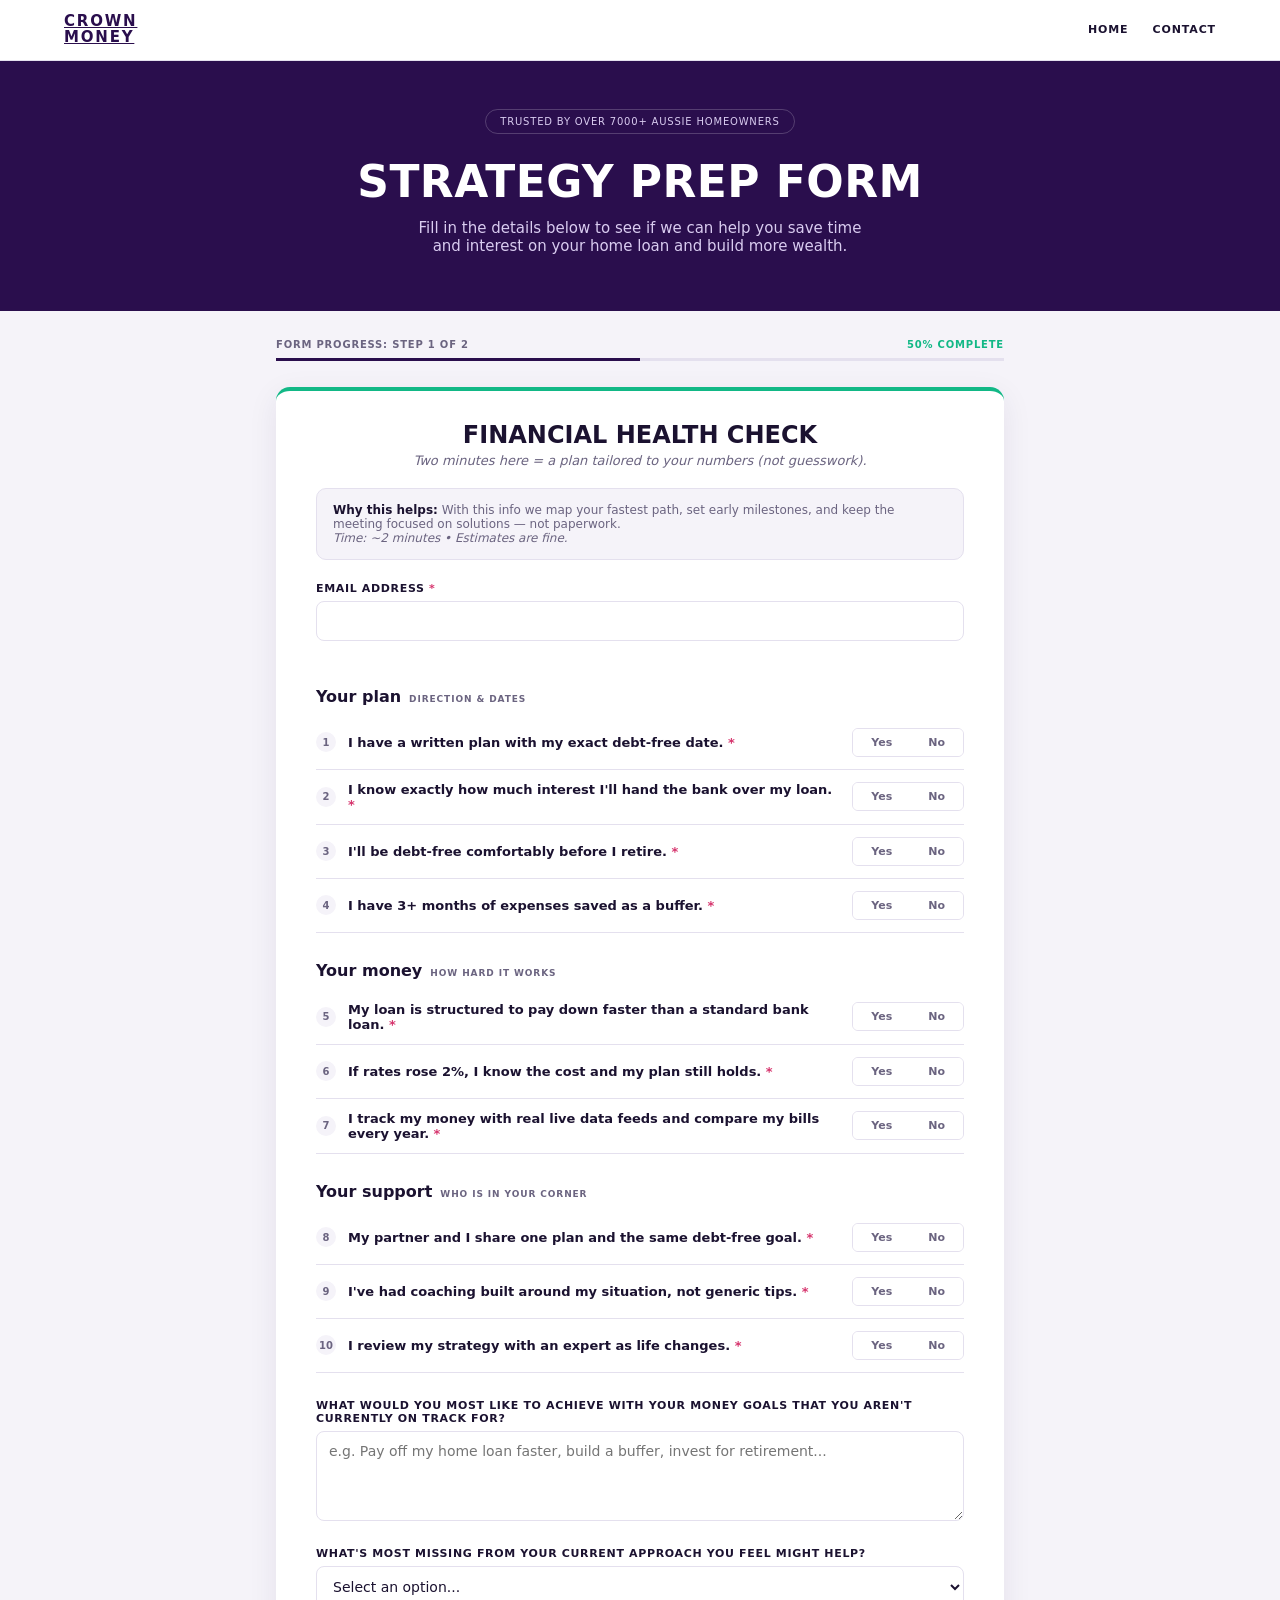
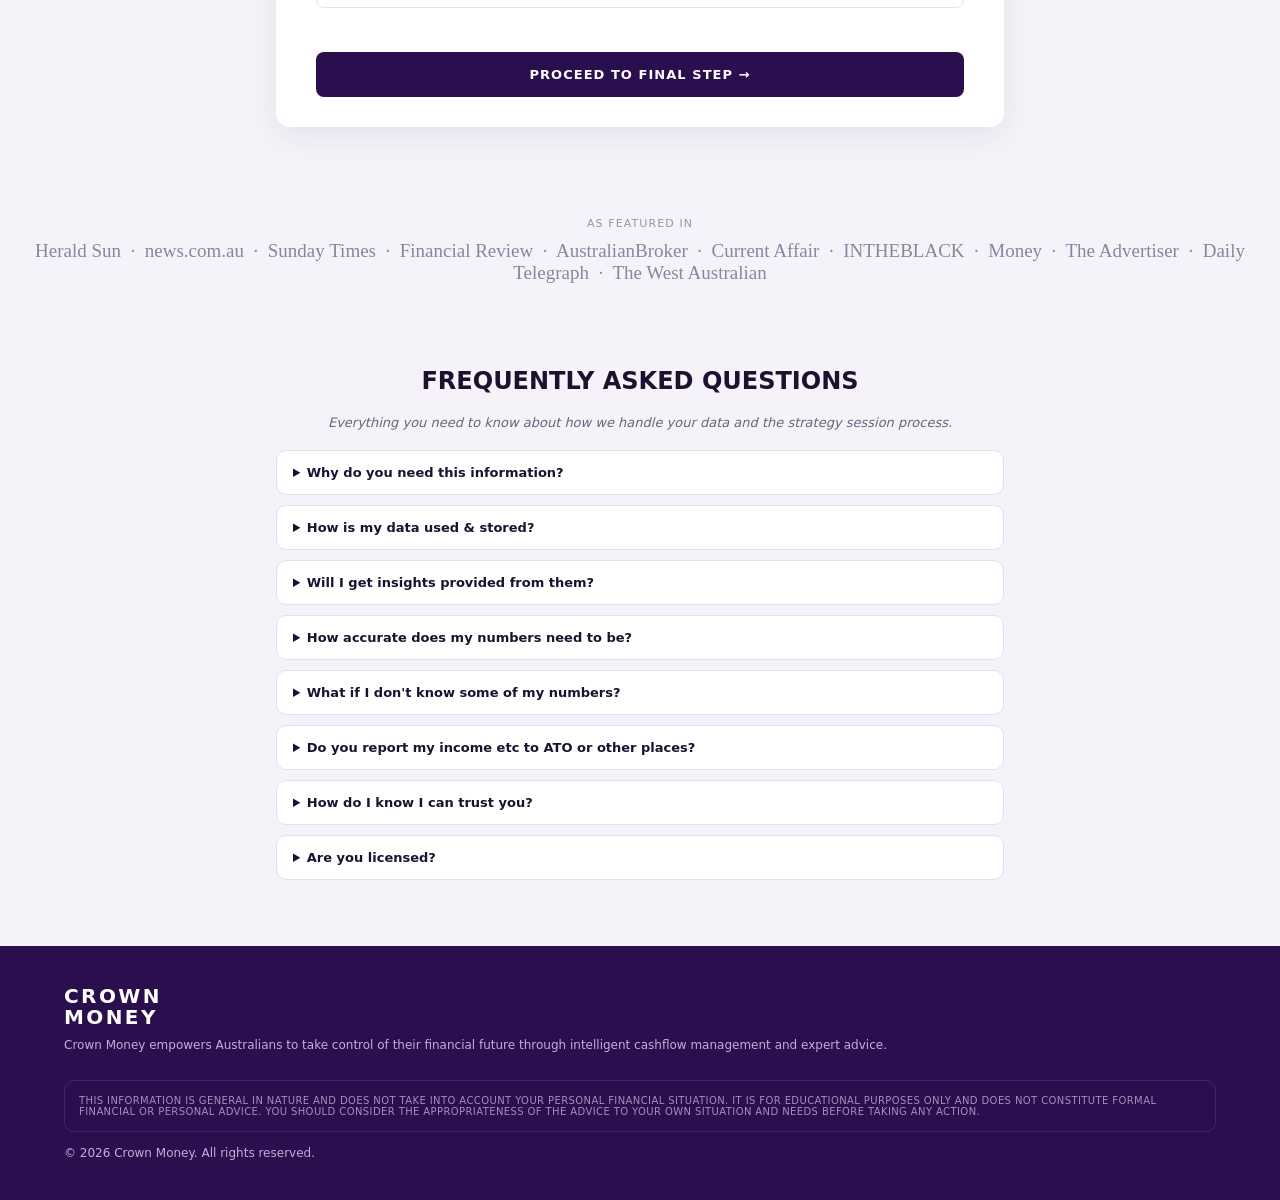
==== assessment.html @ 74090b57 "Add two-step Financial Health Check form (static site + Netlify Forms) Co-Authored-By: Claude Sonnet" ====
<!doctype html><html lang="en-AU"><head><meta charset="utf-8"><meta name="viewport" content="width=device-width,initial-scale=1">
<title>Complete Assessment | Crown Money</title><link rel="stylesheet" href="/assets/styles.css"></head><body>
<div id="top"></div>
<main>
 <div class="progress"><span>Form progress: Step 2 of 2</span><b>100% complete</b></div><div class="bar"><i style="width:100%"></i></div>
 <a class="back" href="/">← Back to questions</a>
 <form id="f2" novalidate>
  <p class="hp" aria-hidden="true"><label>Don't fill this out <input name="bot-field" tabindex="-1" autocomplete="off"></label></p>
  <div class="panel"><h3>Client profile</h3><div class="in cols">
   <div><label class="lbl">Email address</label><input id="email" type="email" required></div>
   <div><label class="lbl" for="p1">Person 1 name <span class="req">*</span></label><input id="p1" type="text" required autocomplete="given-name"></div>
   <div><label class="lbl" for="p2">Person 2 name (optional)</label><input id="p2" type="text" placeholder="e.g. Jane Smith"></div></div></div>

  <div class="panel"><h3>Net income (Person 1 required)</h3><div class="in">
   <div class="note"><strong>Important:</strong> enter your <strong>net income</strong> (the amount into your bank account after tax). Use the estimator below if you only know your gross salary.</div>
   <div class="panel" style="margin-bottom:16px"><div class="in"><div class="sec" style="margin-top:0">Advanced income estimator (gross → net, approx.)</div>
    <div class="cols" style="grid-template-columns:1fr 1fr auto;align-items:end"><div><label class="lbl" for="g-amt">Gross salary</label><input id="g-amt" type="number" min="0" step="any" inputmode="decimal"></div><div><label class="lbl" for="g-freq">Frequency</label><select id="g-freq"></select></div><button type="button" class="btn" style="margin:0;padding:11px 16px" id="g-calc">Calculate net</button></div>
    <div class="err" id="g-out" style="color:var(--muted)">Estimate only: uses 2026–27 resident rates + 2% Medicare, excludes offsets and HELP.</div></div></div>
   <div id="inc"></div></div></div>

  <div class="panel"><h3>Expenses</h3><div class="in"><div id="exp"></div>
   <div id="custom"></div><button type="button" class="link" id="add-exp">+ Add expense</button>
   <div class="total"><span>Estimated monthly expenses</span><span id="tot">$0</span></div></div></div>

  <div class="panel"><h3>Complete assessment</h3><div class="in">
   <div class="done"><strong>Your data is Safe &amp; Secure.</strong> Everything is encrypted and only used to prepare your strategy session. Estimates are fine.</div>
   <div class="err" id="e-form"></div>
   <button class="btn" type="submit" id="submit">Submit assessment</button></div></div>
 </form>
</main>
<div id="bottom"></div>
<script src="/assets/layout.js"></script>
<script src="/assets/assessment.js"></script>
</body></html>
---- assets/styles.css ----
:root{--purple:#2a0e4d;--purple-2:#3b1766;--ink:#1b1230;--muted:#6b6480;--line:#e4e0ee;--bg:#f5f3f9;--green:#12b886;--accent:#2a0e4d}
*{box-sizing:border-box}
body{margin:0;font-family:Inter,system-ui,-apple-system,Segoe UI,Roboto,sans-serif;color:var(--ink);background:var(--bg)}
a{color:inherit}
header.nav{background:#fff;display:flex;justify-content:space-between;align-items:center;padding:14px 5vw;border-bottom:1px solid var(--line)}
.logo{font-weight:800;letter-spacing:.12em;line-height:1.05;font-size:15px;color:var(--purple)}
.nav nav{display:flex;gap:24px;font-size:11px;font-weight:700;letter-spacing:.08em;text-transform:uppercase}
.nav nav a{text-decoration:none}
.hero{background:var(--purple);color:#fff;text-align:center;padding:48px 5vw 56px}
.badge{display:inline-block;font-size:10px;letter-spacing:.08em;text-transform:uppercase;border:1px solid #ffffff33;border-radius:99px;padding:6px 14px;margin-bottom:22px;color:#d9ccf0}
.hero h1{margin:0 0 12px;font-size:clamp(28px,5vw,44px);letter-spacing:.01em;text-transform:uppercase;font-weight:800}
.hero p{margin:0 auto;max-width:460px;color:#d9ccf0;font-size:15px}
main{max-width:760px;margin:0 auto;padding:28px 16px 56px}
.progress{display:flex;justify-content:space-between;font-size:10px;letter-spacing:.08em;text-transform:uppercase;font-weight:700;color:var(--muted)}
.progress b{color:var(--green)}
.bar{height:3px;background:var(--line);margin:8px 0 26px}.bar i{display:block;height:100%;background:var(--purple)}
.card{background:#fff;border-radius:14px;border-top:4px solid var(--green);box-shadow:0 8px 30px #2a0e4d14;padding:30px clamp(18px,5vw,40px)}
.card h2{text-align:center;text-transform:uppercase;margin:0 0 4px;font-size:24px;font-weight:800}
.sub{text-align:center;color:var(--muted);font-style:italic;font-size:13px;margin:0 0 20px}
.why{background:var(--bg);border:1px solid var(--line);border-radius:10px;padding:14px 16px;font-size:12px;color:var(--muted);margin-bottom:22px}
.why strong{color:var(--ink)}
label.lbl{display:block;font-size:11px;font-weight:700;letter-spacing:.06em;text-transform:uppercase;margin:0 0 6px}
.req{color:#d6336c}
input[type=text],input[type=email],input[type=number],select,textarea{width:100%;font:inherit;font-size:14px;padding:11px 12px;border:1px solid var(--line);border-radius:8px;background:#fff;color:var(--ink)}
input:focus,select:focus,textarea:focus{outline:2px solid var(--purple);outline-offset:1px}
textarea{min-height:90px;resize:vertical}
.field{margin-bottom:22px}
.group{margin:28px 0 10px;font-weight:800;font-size:16px}
.group small{font-size:9px;letter-spacing:.1em;text-transform:uppercase;color:var(--muted);font-weight:600;margin-left:8px}
.q{display:flex;align-items:center;gap:12px;border-bottom:1px solid var(--line);padding:12px 0}
.q .n{flex:none;width:20px;height:20px;border-radius:50%;background:var(--bg);font-size:10px;font-weight:700;display:grid;place-items:center;color:var(--muted)}
.q .t{flex:1;font-size:13px;font-weight:600}
.yn{display:flex;border:1px solid var(--line);border-radius:6px;overflow:hidden;flex:none}
.yn input{position:absolute;opacity:0;pointer-events:none}
.yn label{padding:7px 18px;font-size:11px;font-weight:700;cursor:pointer;color:var(--muted);background:#fff}
.yn input:checked+label{background:var(--purple);color:#fff}
.yn input:focus-visible+label{outline:2px solid var(--green)}
.btn{display:block;width:100%;border:0;border-radius:8px;background:var(--purple);color:#fff;font:inherit;font-weight:800;font-size:13px;letter-spacing:.08em;text-transform:uppercase;padding:15px;cursor:pointer;margin-top:10px}
.btn:hover{background:var(--purple-2)}.btn:disabled{opacity:.6;cursor:wait}
.err{color:#d6336c;font-size:12px;margin-top:6px;min-height:1em}
.hp{position:absolute;left:-9999px}
.panel{background:#fff;border:1px solid var(--line);border-radius:12px;margin-bottom:18px;overflow:hidden}
.panel>h3{margin:0;background:var(--purple);color:#fff;font-size:12px;letter-spacing:.1em;text-transform:uppercase;padding:13px 18px}
.panel .in{padding:18px}
.note{background:#f1ecfa;border-radius:8px;padding:10px 12px;font-size:12px;margin-bottom:14px}
.row{display:grid;grid-template-columns:1fr 110px 120px;gap:8px;align-items:center;margin-bottom:8px}
.row span.nm{font-size:13px;font-weight:600}
.row.head{font-size:10px;text-transform:uppercase;letter-spacing:.08em;color:var(--muted);font-weight:700}
.cols{display:grid;grid-template-columns:1fr 1fr 1fr;gap:12px}
.sec{font-size:10px;letter-spacing:.1em;text-transform:uppercase;font-weight:800;color:var(--muted);margin:18px 0 8px}
.link{background:none;border:0;color:var(--purple);font:inherit;font-size:12px;font-weight:700;cursor:pointer;padding:6px 0}
.back{background:none;border:0;font:inherit;font-size:11px;font-weight:700;letter-spacing:.06em;text-transform:uppercase;color:var(--muted);cursor:pointer;margin-bottom:14px;text-decoration:none;display:inline-block}
.total{display:flex;justify-content:space-between;background:var(--bg);border-radius:8px;padding:12px 14px;font-weight:800;font-size:13px;margin-top:12px}
.done{background:#e6f9f1;border:1px solid #b6ecd6;border-radius:10px;padding:14px;font-size:12px;margin-bottom:14px}
.logos{text-align:center;color:#9a93ad;padding:34px 16px;font-size:11px;letter-spacing:.1em;text-transform:uppercase}
.logos p{font-family:Georgia,serif;font-size:19px;letter-spacing:0;text-transform:none;margin:10px 0 0;color:#8b84a0}
.faq{max-width:760px;margin:0 auto;padding:30px 16px 56px}
.faq h2{text-align:center;text-transform:uppercase;font-weight:800}
details{background:#fff;border:1px solid var(--line);border-radius:10px;padding:14px 16px;margin-bottom:10px}
summary{font-weight:700;font-size:13px;cursor:pointer}
details p{font-size:13px;color:var(--muted);margin:10px 0 0}
footer{background:var(--purple);color:#bfb1d9;padding:40px 5vw;font-size:12px}
footer .logo{color:#fff;font-size:20px;margin-bottom:10px}
footer .disc{margin-top:28px;border:1px solid #ffffff22;border-radius:10px;padding:14px;font-size:10px;text-transform:uppercase;letter-spacing:.04em;opacity:.8}
@media(max-width:640px){.cols{grid-template-columns:1fr}.row{grid-template-columns:1fr 90px 105px}.q{flex-wrap:wrap}.q .t{flex-basis:calc(100% - 40px)}.yn{margin-left:32px}}
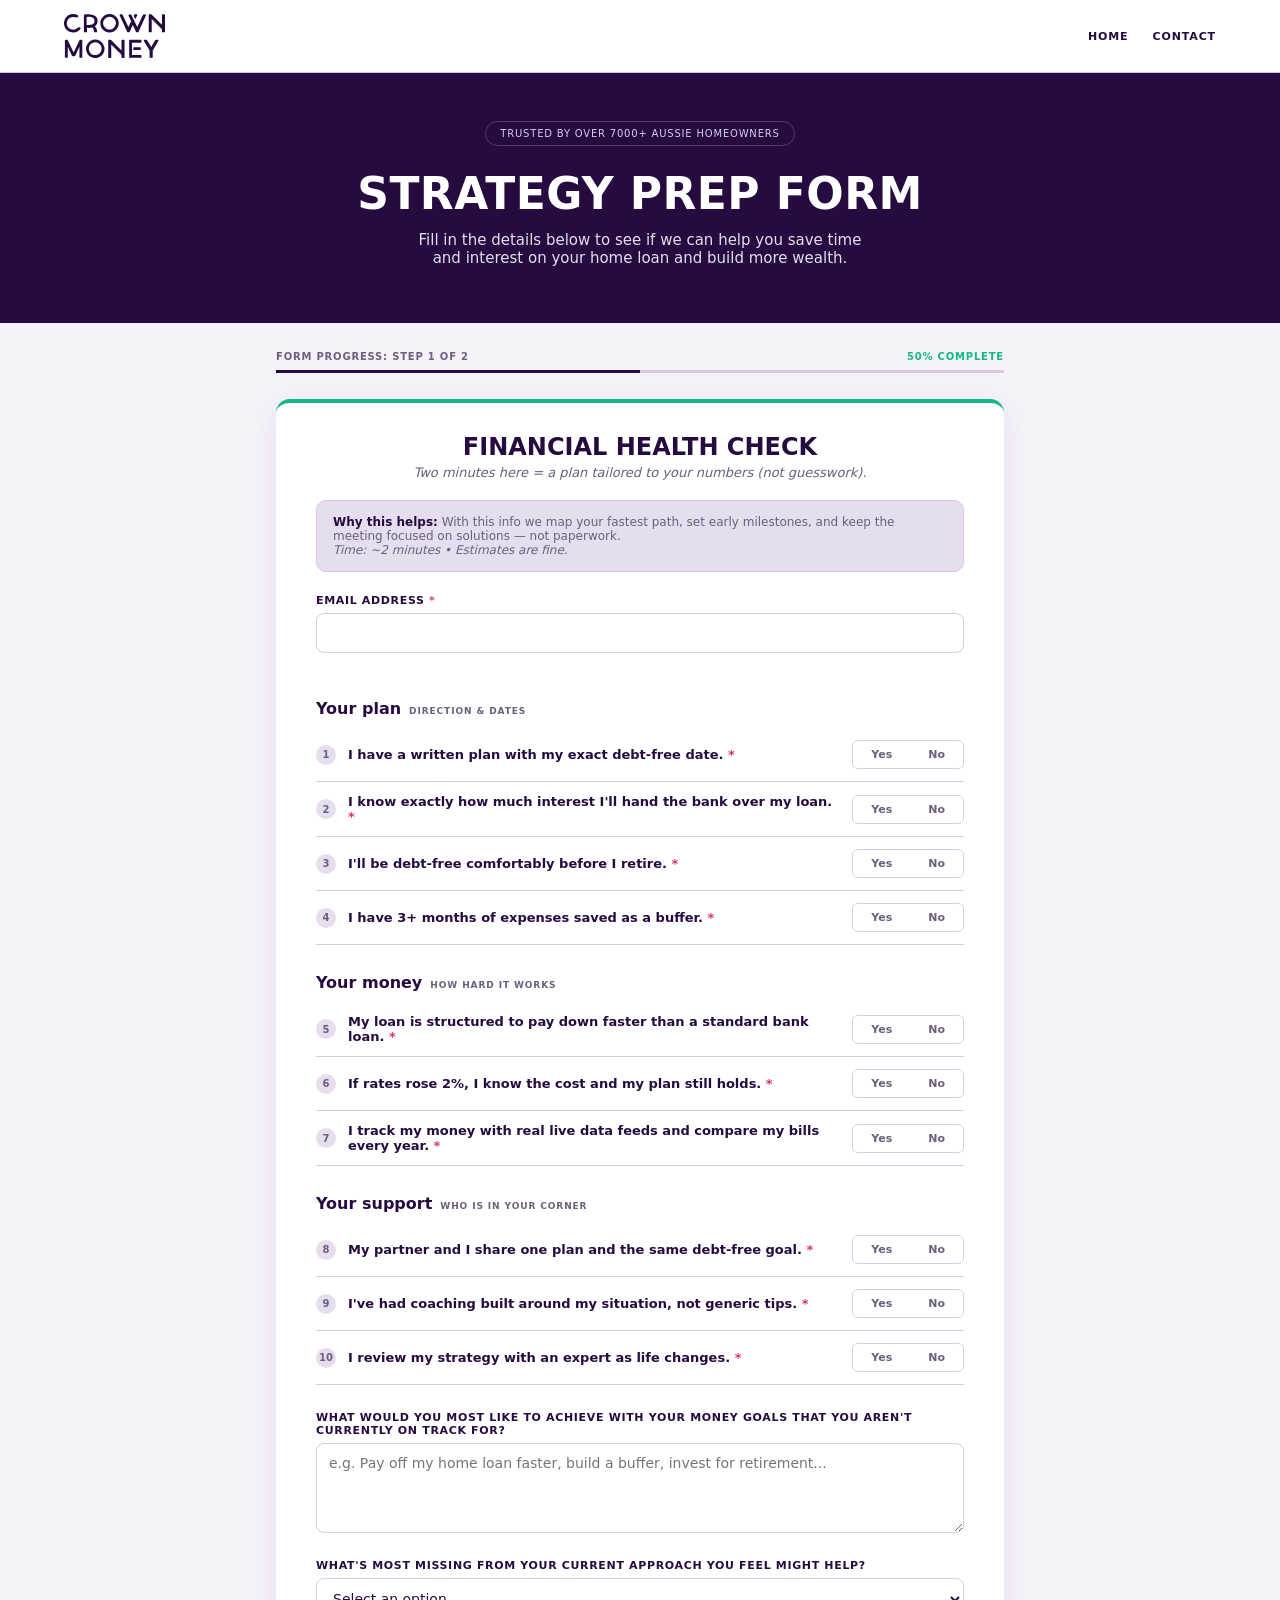
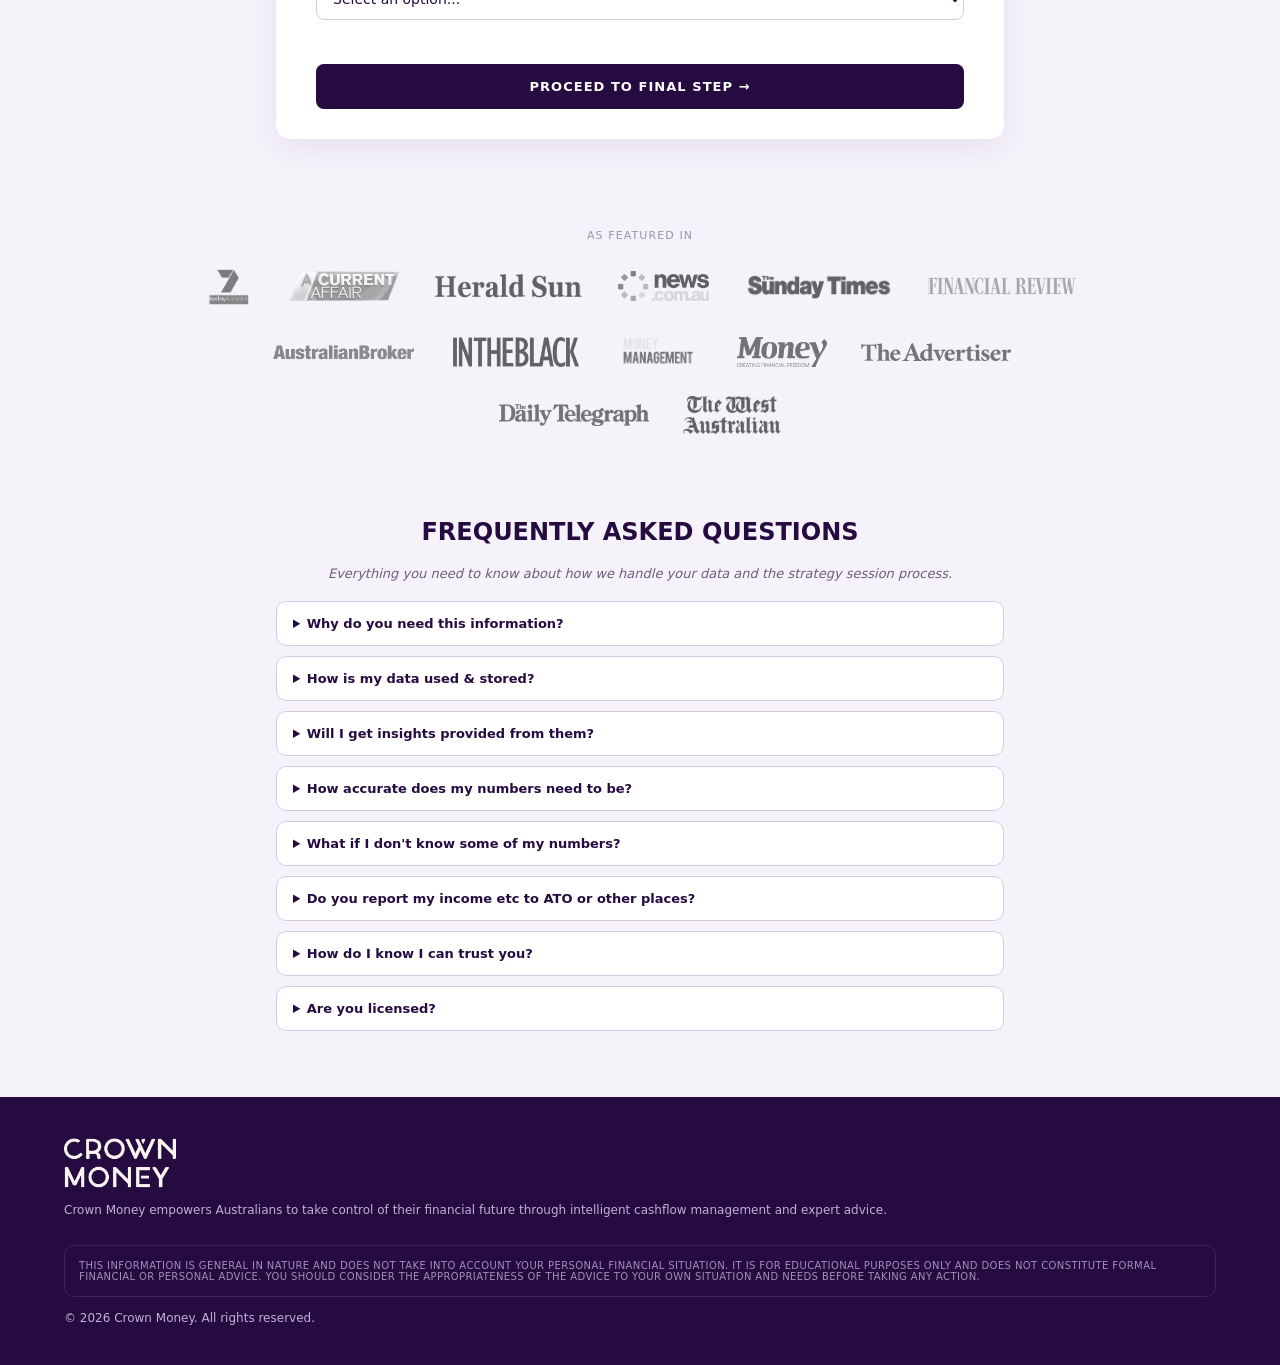
==== commit 14acdedf: "Apply Crown Money logos, favicon and brand colours Co-Authored-By: Claude Sonnet 5.5 <noreply@anthro" ====
--- a/assessment.html
+++ b/assessment.html
@@ -1,5 +1,5 @@
 <!doctype html><html lang="en-AU"><head><meta charset="utf-8"><meta name="viewport" content="width=device-width,initial-scale=1">
-<title>Complete Assessment | Crown Money</title><link rel="stylesheet" href="/assets/styles.css"></head><body>
+<title>Complete Assessment | Crown Money</title><link rel="icon" type="image/png" href="/assets/brand/favicon.png"><link rel="stylesheet" href="/assets/styles.css"></head><body>
 <div id="top"></div>
 <main>
  <div class="progress"><span>Form progress: Step 2 of 2</span><b>100% complete</b></div><div class="bar"><i style="width:100%"></i></div>
--- a/assets/styles.css
+++ b/assets/styles.css
@@ -1,15 +1,15 @@
-:root{--purple:#2a0e4d;--purple-2:#3b1766;--ink:#1b1230;--muted:#6b6480;--line:#e4e0ee;--bg:#f5f3f9;--green:#12b886;--accent:#2a0e4d}
+:root{--purple:#250B40;--purple-2:#3a1960;--lav:#E6DEEE;--ink:#250B40;--muted:#6b5f7d;--line:#d6cae3;--bg:#E6DEEE;--green:#12b886;--accent:#2a0e4d}
 *{box-sizing:border-box}
-body{margin:0;font-family:Inter,system-ui,-apple-system,Segoe UI,Roboto,sans-serif;color:var(--ink);background:var(--bg)}
+body{margin:0;font-family:Inter,system-ui,-apple-system,Segoe UI,Roboto,sans-serif;color:var(--ink);background:#f6f2fa}
 a{color:inherit}
 header.nav{background:#fff;display:flex;justify-content:space-between;align-items:center;padding:14px 5vw;border-bottom:1px solid var(--line)}
-.logo{font-weight:800;letter-spacing:.12em;line-height:1.05;font-size:15px;color:var(--purple)}
+.logo{display:block;line-height:0}.logo img{display:block;width:auto}
 .nav nav{display:flex;gap:24px;font-size:11px;font-weight:700;letter-spacing:.08em;text-transform:uppercase}
 .nav nav a{text-decoration:none}
 .hero{background:var(--purple);color:#fff;text-align:center;padding:48px 5vw 56px}
 .badge{display:inline-block;font-size:10px;letter-spacing:.08em;text-transform:uppercase;border:1px solid #ffffff33;border-radius:99px;padding:6px 14px;margin-bottom:22px;color:#d9ccf0}
 .hero h1{margin:0 0 12px;font-size:clamp(28px,5vw,44px);letter-spacing:.01em;text-transform:uppercase;font-weight:800}
-.hero p{margin:0 auto;max-width:460px;color:#d9ccf0;font-size:15px}
+.hero p{margin:0 auto;max-width:460px;color:var(--lav);font-size:15px}
 main{max-width:760px;margin:0 auto;padding:28px 16px 56px}
 .progress{display:flex;justify-content:space-between;font-size:10px;letter-spacing:.08em;text-transform:uppercase;font-weight:700;color:var(--muted)}
 .progress b{color:var(--green)}
@@ -42,7 +42,7 @@
 .panel{background:#fff;border:1px solid var(--line);border-radius:12px;margin-bottom:18px;overflow:hidden}
 .panel>h3{margin:0;background:var(--purple);color:#fff;font-size:12px;letter-spacing:.1em;text-transform:uppercase;padding:13px 18px}
 .panel .in{padding:18px}
-.note{background:#f1ecfa;border-radius:8px;padding:10px 12px;font-size:12px;margin-bottom:14px}
+.note{background:var(--lav);border-radius:8px;padding:10px 12px;font-size:12px;margin-bottom:14px}
 .row{display:grid;grid-template-columns:1fr 110px 120px;gap:8px;align-items:center;margin-bottom:8px}
 .row span.nm{font-size:13px;font-weight:600}
 .row.head{font-size:10px;text-transform:uppercase;letter-spacing:.08em;color:var(--muted);font-weight:700}
@@ -53,13 +53,14 @@
 .total{display:flex;justify-content:space-between;background:var(--bg);border-radius:8px;padding:12px 14px;font-weight:800;font-size:13px;margin-top:12px}
 .done{background:#e6f9f1;border:1px solid #b6ecd6;border-radius:10px;padding:14px;font-size:12px;margin-bottom:14px}
 .logos{text-align:center;color:#9a93ad;padding:34px 16px;font-size:11px;letter-spacing:.1em;text-transform:uppercase}
-.logos p{font-family:Georgia,serif;font-size:19px;letter-spacing:0;text-transform:none;margin:10px 0 0;color:#8b84a0}
 .faq{max-width:760px;margin:0 auto;padding:30px 16px 56px}
 .faq h2{text-align:center;text-transform:uppercase;font-weight:800}
 details{background:#fff;border:1px solid var(--line);border-radius:10px;padding:14px 16px;margin-bottom:10px}
 summary{font-weight:700;font-size:13px;cursor:pointer}
 details p{font-size:13px;color:var(--muted);margin:10px 0 0}
 footer{background:var(--purple);color:#bfb1d9;padding:40px 5vw;font-size:12px}
-footer .logo{color:#fff;font-size:20px;margin-bottom:10px}
+footer .logo{margin-bottom:14px}
 footer .disc{margin-top:28px;border:1px solid #ffffff22;border-radius:10px;padding:14px;font-size:10px;text-transform:uppercase;letter-spacing:.04em;opacity:.8}
 @media(max-width:640px){.cols{grid-template-columns:1fr}.row{grid-template-columns:1fr 90px 105px}.q{flex-wrap:wrap}.q .t{flex-basis:calc(100% - 40px)}.yn{margin-left:32px}}
+.press{display:flex;flex-wrap:wrap;justify-content:center;align-items:center;gap:22px 34px;max-width:900px;margin:22px auto 0}.press img{height:30px;width:auto;max-width:150px;object-fit:contain;filter:grayscale(1);opacity:.6;transition:.2s}.press img:hover{filter:none;opacity:1}@media(max-width:640px){.press{gap:18px 22px}.press img{height:24px;max-width:110px}}
+.press img[src*="7-today"],.press img[src*="money-management"]{height:44px}.press img[src*="the-west"]{height:38px}
